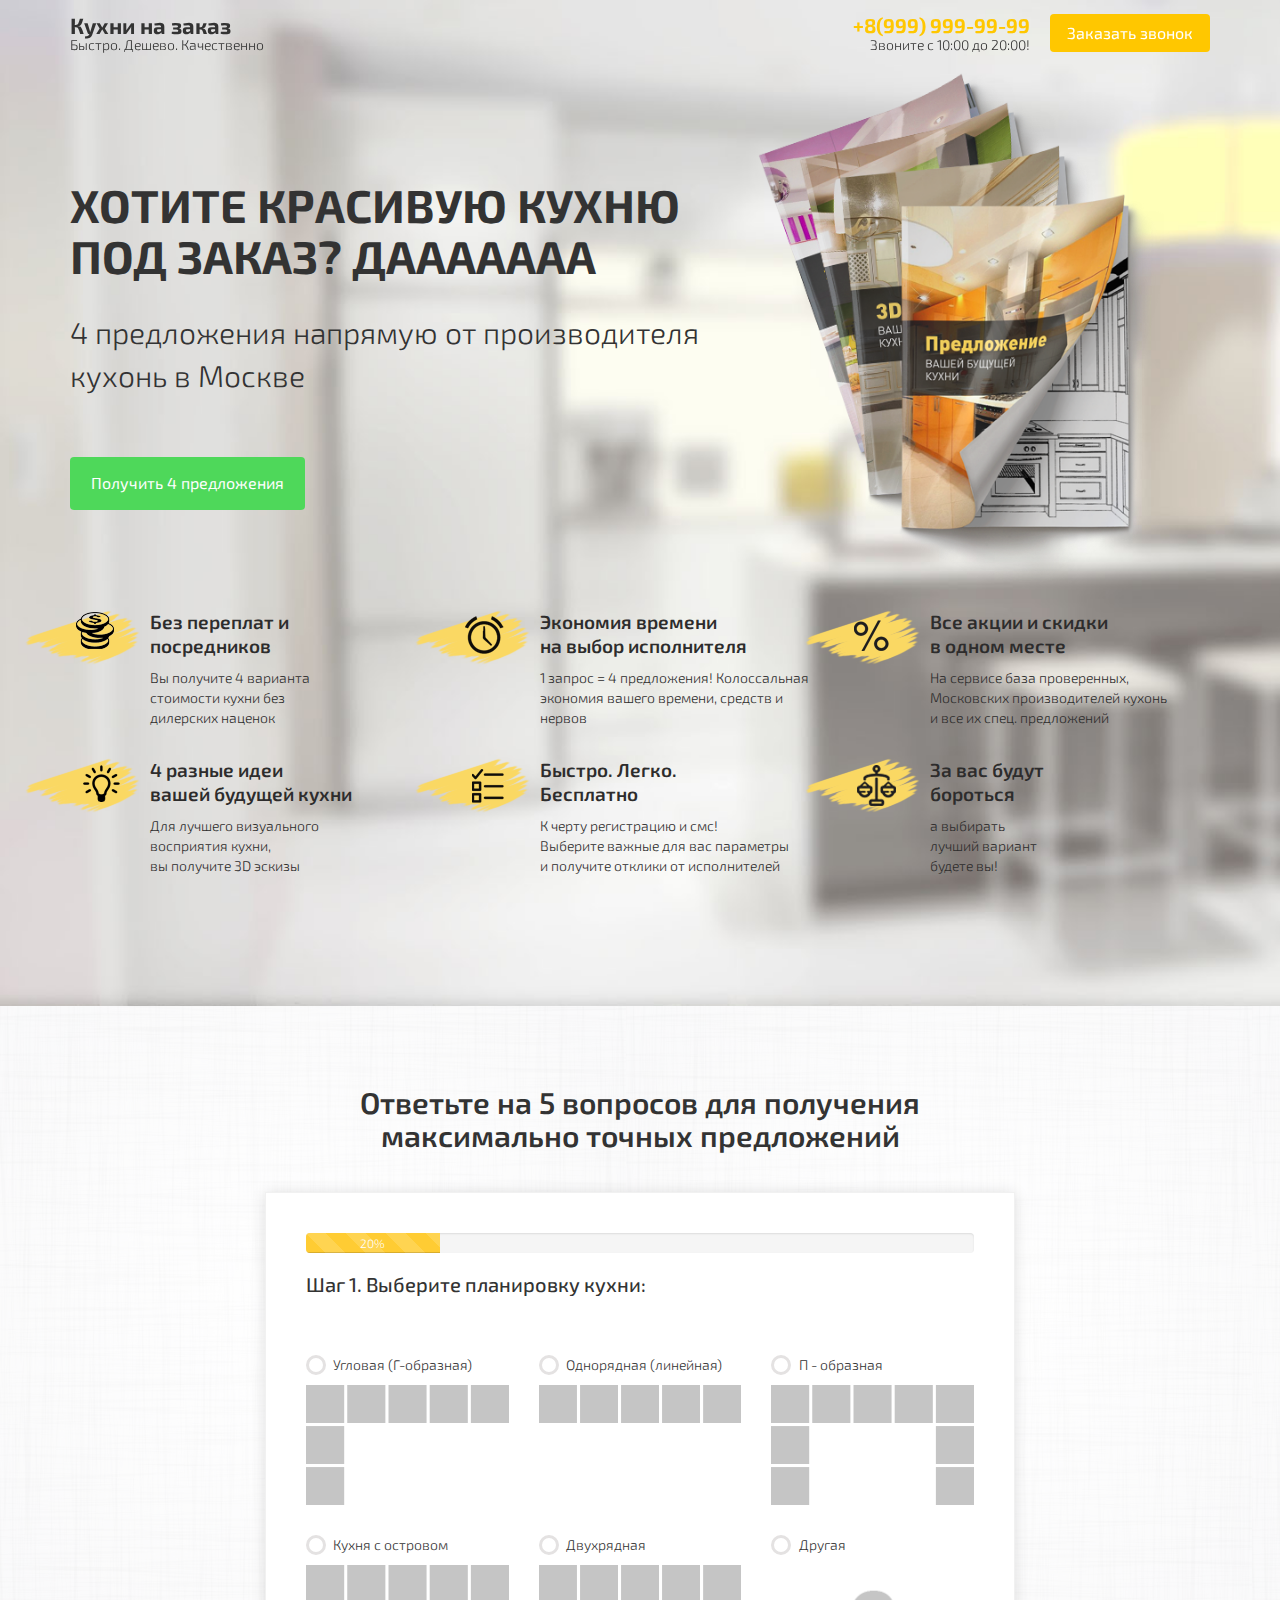
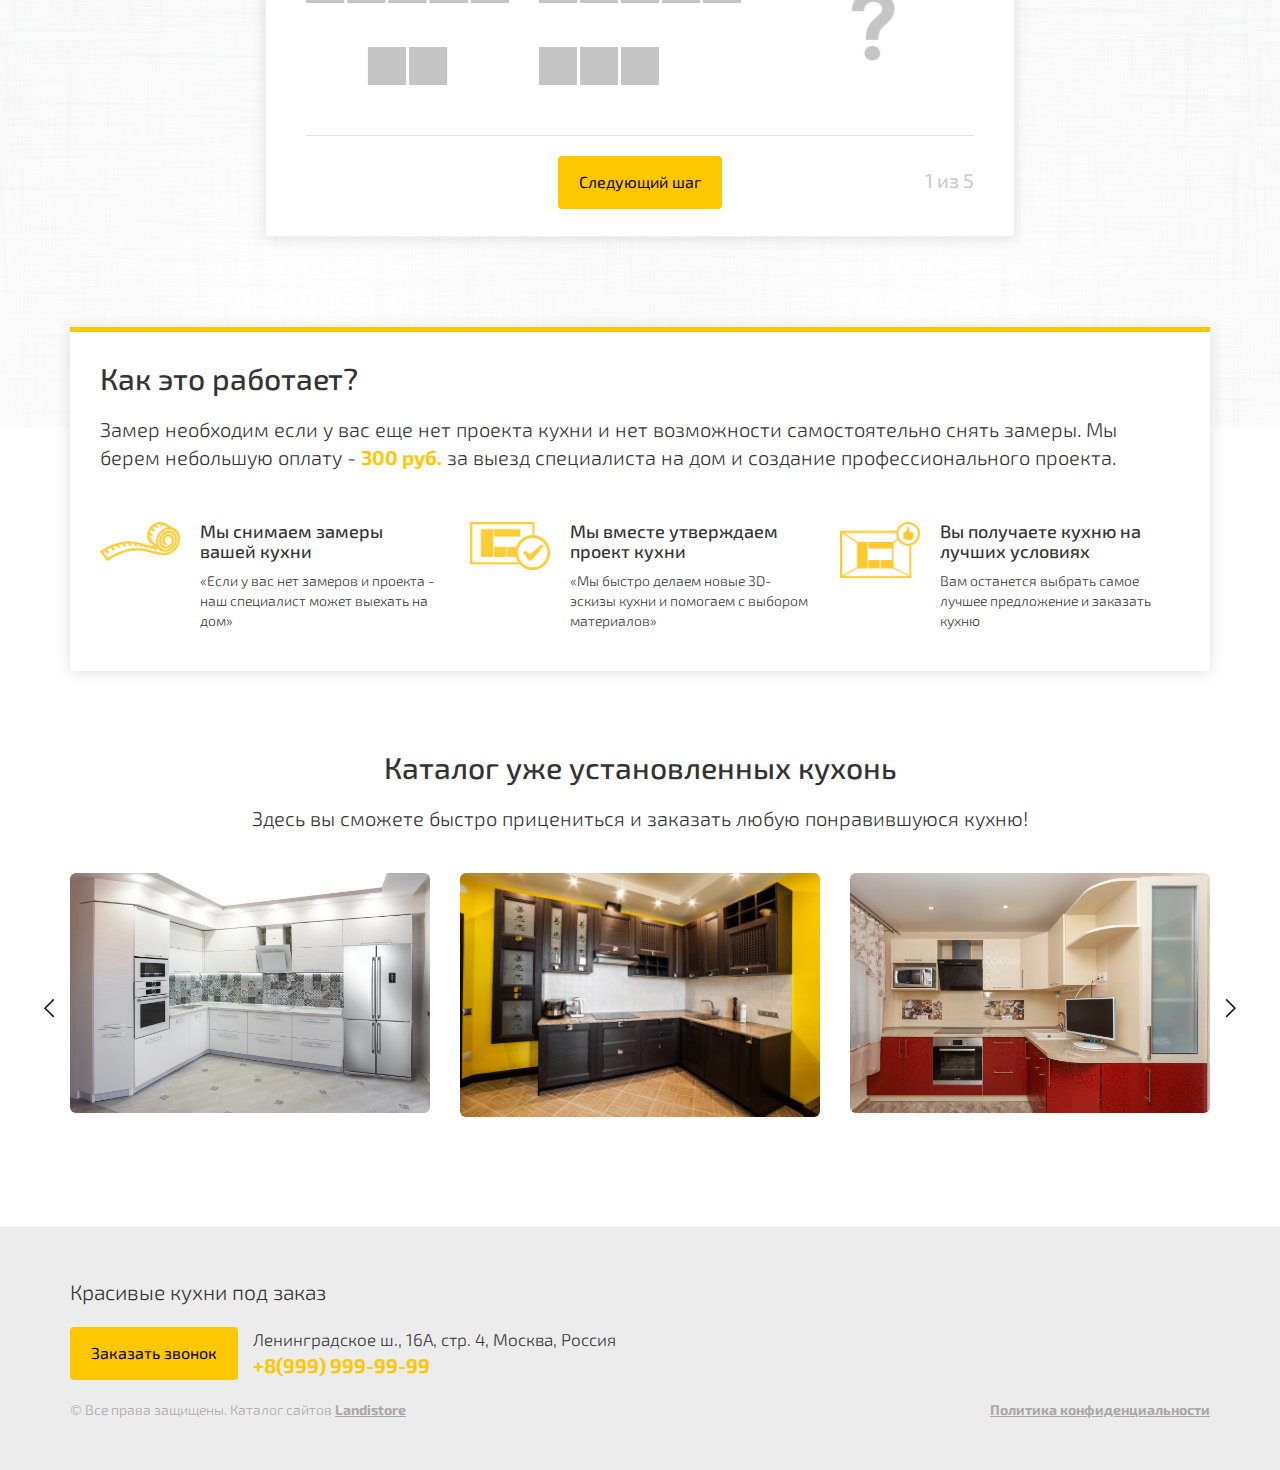
==== index.html @ da7b6aeb "11" ====
<!DOCTYPE html>
<html lang="ru">

<head>
    <meta charset="utf-8">
    <meta http-equiv="X-UA-Compatible" content="IE=edge">
    <meta name="viewport" content="width=device-width, initial-scale=1">
    <meta name="description" content="Быстрое изготовление кухонь из качественных материалов за минимальную цену">
    <meta name="author" content="Landistore Team">
    <title>Кухни на заказ</title>
    <link rel="stylesheet" href="css/bootstrap.min.css">
    <link rel="stylesheet" href="css/owl.carousel.min.css">
    <link rel="stylesheet" href="css/jquery.fancybox.min.css">
    <link rel="stylesheet" href="css/pe-icon-7-stroke.css">
    <link rel="stylesheet" href="css/main.css">
</head>

<body>
<!-- Данный шаблон был приобретён на сайте Landistore.com (с) Все права защищены -->

<nav class="navbar navbar-default navbar-fixed-top">
    <div class="container">
        <div class="navbar-header">
            <button type="button" class="navbar-toggle collapsed" data-toggle="collapse" data-target="#bs-example-navbar-collapse-1" aria-expanded="false">
                <span class="sr-only">Toggle navigation</span>
                <span class="icon-bar"></span>
                <span class="icon-bar"></span>
                <span class="icon-bar"></span>
            </button>
            <a class="navbar-brand" href="/">
                <span>Кухни на заказ</span>
                Быстро. Дешево. Качественно
            </a>
        </div>
        <div class="collapse navbar-collapse" id="bs-example-navbar-collapse-1">
            <ul class="nav navbar-nav navbar-right">
                <li class="phone">
                    <a href="tel:+89999999999">+8(999) 999-99-99</a>
                    <span>Звоните с 10:00 до 20:00!</span>
                </li>
                <li class="nav-call-btn">
                    <a href="#modal-call" data-toggle="modal" class="btn main-btn">Заказать звонок</a>
                </li>
            </ul>
        </div>
    </div>
</nav>

<header>
    <div class="container">
        <div class="row">
            <div class="col-sm-7">
                <div class="header-box">
                    <h1>Хотите красивую кухню <span>под заказ? ДААААААА</span></h1>
                    <div class="after-h1">4 предложения напрямую от производителя кухонь в Москве</div>
                    <a href="#wizzard" class="btn main-btn animate-scroll">Получить 4 предложения</a>
                </div>
            </div>
            <div class="col-sm-5">
                <img src="img/header-item.png" alt="" class="header-item-img">
            </div>
        </div>
        <div class="row">
            <div class="col-md-4 col-sm-6">
                <div class="item-box">
                    <img src="img/icon1.png" alt="">
                    <div class="item-info">
                        <span>Без переплат и <br>посредников</span>
                        <p>Вы получите 4 варианта <br>стоимости кухни без <br>дилерских наценок</p>
                    </div>
                </div>
            </div>
            <div class="col-md-4 col-sm-6">
                <div class="item-box">
                    <img src="img/icon2.png" alt="">
                    <div class="item-info">
                        <span>Экономия времени <br>на выбор исполнителя</span>
                        <p>1 запрос = 4 предложения! Колоссальная экономия вашего  времени, средств и нервов</p>
                    </div>
                </div>
            </div>
            <div class="col-md-4 col-sm-6">
                <div class="item-box">
                    <img src="img/icon3.png" alt="">
                    <div class="item-info">
                        <span>Все акции и скидки <br>в одном месте</span>
                        <p>На сервисе база проверенных, <br>Московских производителей кухонь <br>и все их спец. предложений</p>
                    </div>
                </div>
            </div>
            <div class="col-md-4 col-sm-6">
                <div class="item-box">
                    <img src="img/icon4.png" alt="">
                    <div class="item-info">
                        <span>4 разные идеи<br>вашей будущей кухни</span>
                        <p>Для лучшего визуального <br>восприятия кухни, <br>вы получите 3D эскизы
                        </p>
                    </div>
                </div>
            </div>
            <div class="col-md-4 col-sm-6">
                <div class="item-box">
                    <img src="img/icon5.png" alt="">
                    <div class="item-info">
                        <span>Быстро. Легко.<br>Бесплатно</span>
                        <p>К черту регистрацию и смс! <br>Выберите важные для вас параметры <br>и получите отклики от исполнителей</p>
                    </div>
                </div>
            </div>
            <div class="col-md-4 col-sm-6">
                <div class="item-box">
                    <img src="img/icon6.png" alt="">
                    <div class="item-info">
                        <span>За вас будут <br>бороться</span>
                        <p>а выбирать <br>лучший вариант <br>будете вы!</p>
                    </div>
                </div>
            </div>
        </div>
    </div>
</header>

<section id="wizzard">
   <div class="container">
       <div class="row">
           <div class="col-md-8 col-md-offset-2">
               <h2>Ответьте на 5 вопросов для получения максимально точных предложений</h2>
               <div class="stepwizard">
                   <div class="stepwizard-row setup-panel">
                       <div class="stepwizard-step">
                           <a href="#step-1" type="button" class="btn btn-primary btn-circle">1</a>
                           <p>Step 1</p>
                       </div>
                       <div class="stepwizard-step">
                           <a href="#step-2" type="button" class="btn btn-default btn-circle" disabled="disabled">2</a>
                           <p>Step 2</p>
                       </div>
                       <div class="stepwizard-step">
                           <a href="#step-3" type="button" class="btn btn-default btn-circle" disabled="disabled">3</a>
                           <p>Step 3</p>
                       </div>
                       <div class="stepwizard-step">
                           <a href="#step-4" type="button" class="btn btn-default btn-circle" disabled="disabled">4</a>
                           <p>Step 4</p>
                       </div>
                       <div class="stepwizard-step">
                           <a href="#step-5" type="button" class="btn btn-default btn-circle" disabled="disabled">5</a>
                           <p>Step 5</p>
                       </div>
                       <div class="stepwizard-step">
                           <a href="#step-6" type="button" class="btn btn-default btn-circle" disabled="disabled">6</a>
                           <p>Step 6</p>
                       </div>
                   </div>
               </div>
               <form id="step-form"  method="post" action="file.php" enctype="multipart/form-data">
                   <div class="setup-content" id="step-1">
                       <div class="progress">
                           <div class="progress-bar progress-bar-striped active" role="progressbar" aria-valuenow="20" aria-valuemin="0" aria-valuemax="100" style="width:20%">20%</div>
                       </div>
                       <h3>Шаг 1. Выберите планировку кухни:</h3>
                       <div class="row">
                           <div class="col-md-4 col-sm-4">
                               <div class="select-box">
                                   <input type="radio" id="option1" name="level1" value="Угловая (Г-образная)">
                                   <label for="option1">Угловая (Г-образная)</label>
                                   <img src="img/step1-1.png" alt="">
                               </div>
                           </div>
                           <div class="col-md-4 col-sm-4">
                               <div class="select-box">
                                   <input type="radio" id="option2" name="level1" value="Однорядная (линейная)">
                                   <label for="option2">Однорядная (линейная)</label>
                                   <img src="img/step1-2.png" alt="">
                               </div>
                           </div>
                           <div class="col-md-4 col-sm-4">
                               <div class="select-box">
                                   <input type="radio" id="option3" name="level1" value="П-образная">
                                   <label for="option3">П - образная</label>
                                   <img src="img/step1-3.png" alt="">
                               </div>
                           </div>
                           <div class="col-md-4 col-sm-4">
                               <div class="select-box">
                                   <input type="radio" id="option4" name="level1" value="Кухня с островом">
                                   <label for="option4">Кухня с островом</label>
                                   <img src="img/step1-4.png" alt="">
                               </div>
                           </div>
                           <div class="col-md-4 col-sm-4">
                               <div class="select-box">
                                   <input type="radio" id="option5" name="level1" value="Двухрядная">
                                   <label for="option5">Двухрядная</label>
                                   <img src="img/step1-5.png" alt="">
                               </div>
                           </div>
                           <div class="col-md-4 col-sm-4">
                               <div class="select-box">
                                   <input type="radio" id="option6" name="level1" value="Другая">
                                   <label for="option6">Другая</label>
                                   <img src="img/step1-6.png" alt="">
                               </div>
                           </div>
                       </div>
                       <div class="button-box">
                           <button class="btn main-btn nextBtn" type="button">Следующий шаг</button>
                           <div class="count-ques">1 из 5</div>
                       </div>
                   </div>
                   <div class="setup-content" id="step-2">
                       <div class="progress">
                           <div class="progress-bar progress-bar-striped active" role="progressbar" aria-valuenow="40" aria-valuemin="0" aria-valuemax="100" style="width:40%">40%</div>
                       </div>
                       <h3>Шаг 2. Введите размеры стен для будущей кухни</h3>
                       <div class="row">
                           <div class="col-sm-6">
                               <div class="form-group">
                                   <label for="level2-1">Высота, мм</label>
                                   <input type="text" class="form-control" placeholder="2600" id="level2-1" name="level2-1">
                               </div>
                               <div class="form-group">
                                   <label for="level2-2">Ширина, мм</label>
                                   <input type="text" class="form-control" placeholder="6000" id="level2-2" name="level2-2">
                               </div>
                               <div class="form-group">
                                   <label for="level2-3">Длина, мм</label>
                                   <input type="text" class="form-control" placeholder="6000" id="level2-3" name="level2-3">
                               </div>
                           </div>
                           <div class="col-sm-6">
                               <img src="img/plan.png" alt="" class="plan-img">
                           </div>
                       </div>
                       <div class="button-box">
                           <button class="btn main-btn nextBtn" type="button">Следующий шаг</button>
                           <div class="count-ques">2 из 5</div>
                       </div>
                   </div>
                   <div class="setup-content" id="step-3">
                       <div class="progress">
                           <div class="progress-bar progress-bar-striped active" role="progressbar" aria-valuenow="60" aria-valuemin="0" aria-valuemax="100" style="width:60%">60%</div>
                       </div>
                       <h3>Шаг 3. Выберите материал фасада: <span>(можно выбрать несколько вариантов ответа)</span></h3>
                       <div class="row">
                           <div class="col-md-4 col-sm-4">
                               <div class="select-box">
                                   <input type="checkbox" id="option3-1" name="level3-1" value="Пластик">
                                   <label for="option3-1">Пластик</label>
                                   <img src="img/step3-1.jpg" alt="">
                               </div>
                           </div>
                           <div class="col-md-4 col-sm-4">
                               <div class="select-box">
                                   <input type="checkbox" id="option3-2" name="level3-2" value="Акрил">
                                   <label for="option3-2">Акрил</label>
                                   <img src="img/step3-2.jpg" alt="">
                               </div>
                           </div>
                           <div class="col-md-4 col-sm-4">
                               <div class="select-box">
                                   <input type="checkbox" id="option3-3" name="level3-3" value="Массив">
                                   <label for="option3-3">Массив</label>
                                   <img src="img/step3-3.jpg" alt="">
                               </div>
                           </div>
                           <div class="col-md-4 col-sm-4">
                               <div class="select-box">
                                   <input type="checkbox" id="option3-4" name="level3-4" value="ДСП">
                                   <label for="option3-4">ДСП</label>
                                   <img src="img/step3-4.jpg" alt="">
                               </div>
                           </div>
                           <div class="col-md-4 col-sm-4">
                               <div class="select-box">
                                   <input type="checkbox" id="option3-5" name="level3-5" value="МДФ Ромочный">
                                   <label for="option3-5">МДФ Ромочный</label>
                                   <img src="img/step3-5.jpg" alt="">
                               </div>
                           </div>
                           <div class="col-md-4 col-sm-4">
                               <div class="select-box">
                                   <input type="checkbox" id="option3-6" name="level3-6" value="МДФ Крашеный">
                                   <label for="option3-6">МДФ Крашеный</label>
                                   <img src="img/step3-6.jpg" alt="">
                               </div>
                           </div>
                       </div>
                       <div class="button-box">
                           <button class="btn main-btn nextBtn" type="button">Следующий шаг</button>
                           <div class="count-ques">3 из 5</div>
                       </div>
                   </div>
                   <div class="setup-content" id="step-4">
                       <div class="progress">
                           <div class="progress-bar progress-bar-striped active" role="progressbar" aria-valuenow="80" aria-valuemin="0" aria-valuemax="100" style="width:80%">80%</div>
                       </div>
                       <h3>Шаг 4. У вас есть рисунок или картинка вашей будущей кухни? <span>(Вы можете пропустить этот шаг)</span></h3>
                       <div class="row">
                           <div class="col-sm-8 col-sm-offset-2">
                               <div class="drop-zone">
                                   <div class="drop-icon">
                                       <span class="imgupload"><i class="pe-7s-photo"></i></span>
                                       <span class="imgupload ok"><i class="pe-7s-check"></i></span>
                                       <span class="imgupload stop"><i class="pe-7s-close"></i></span>
                                   </div>
                                   <button type="button" id="btnup" class="btn main-btn">Выбрать фотографию</button>
                                   <input type="file" value="1" name="file[]" id="fileup" multiple>

                                   <p class="drop-info">Загрузите 1-2 фото. Размер всех не более 5 mb.<br>
                                       Поддерживаемые форматы фотографий: jpeg, jpg, png, gif, bmp.</p>
                               </div>
                           </div>
                       </div>
                       <div class="button-box">
                           <button class="btn main-btn nextBtn" type="button">Следующий шаг</button>
                           <div class="count-ques">4 из 5</div>
                       </div>
                   </div>
                   <div class="setup-content" id="step-5">
                       <div class="progress">
                           <div class="progress-bar progress-bar-striped active" role="progressbar" aria-valuenow="100" aria-valuemin="0" aria-valuemax="100" style="width:100%">100%</div>
                       </div>
                       <h3>Шаг 5. Какую бытовую технику планируете расположить на кухне?<span>(можно выбрать несколько вариантов ответа)</span></h3>
                       <div class="row">
                           <div class="col-md-4 col-sm-4">
                               <div class="select-box">
                                   <input type="checkbox" id="option5-1" name="level5-1" value="Варочная панель">
                                   <label for="option5-1">Варочная панель</label>
                                   <img src="img/step5-1.jpg" alt="">
                               </div>
                           </div>
                           <div class="col-md-4 col-sm-4">
                               <div class="select-box">
                                   <input type="checkbox" id="option5-2" name="level5-2" value="Духовой шкаф">
                                   <label for="option5-2">Духовой шкаф</label>
                                   <img src="img/step5-2.jpg" alt="">
                               </div>
                           </div>
                           <div class="col-md-4 col-sm-4">
                               <div class="select-box">
                                   <input type="checkbox" id="option5-3" name="level5-3" value="Посудомоечная машина">
                                   <label for="option5-3">Посудомоечная машина</label>
                                   <img src="img/step5-3.jpg" alt="">
                               </div>
                           </div>
                           <div class="col-md-4 col-sm-4">
                               <div class="select-box">
                                   <input type="checkbox" id="option5-4" name="level5-4" value="Вытяжка открытого типа">
                                   <label for="option5-4">Вытяжка открытого типа</label>
                                   <img src="img/step5-4.jpg" alt="">
                               </div>
                           </div>
                           <div class="col-md-4 col-sm-4">
                               <div class="select-box">
                                   <input type="checkbox" id="option5-5" name="level5-5" value="Микроволновая печь">
                                   <label for="option5-5">Микроволновая печь</label>
                                   <img src="img/step5-5.jpg" alt="">
                               </div>
                           </div>
                           <div class="col-md-4 col-sm-4">
                               <div class="select-box">
                                   <input type="checkbox" id="option5-6" name="level5-6" value="Встроенный холодильник">
                                   <label for="option5-6">Встроенный холодильник</label>
                                   <img src="img/step5-6.jpg" alt="">
                               </div>
                           </div>
                       </div>
                       <div class="button-box">
                           <button class="btn main-btn nextBtn" type="button">Следующий шаг</button>
                           <div class="count-ques">5 из 5</div>
                       </div>
                   </div>

                   <div class="setup-content finish-step" id="step-6">
                       <div class="row">
                           <div class="col-md-8 col-md-offset-2">
                               <i class="pe-7s-mail-open-file"></i>
                               <p class="title">ОТЛИЧНО!</p>
                               <p class="subtitle">Для того чтобы производители могли с вами связаться введите свое имя и телефон.</p>
                               <p class="sub">ВАЖНО! Если вы загрузили фотографии, пожалуйста, дождитесь их выгрузки и появления страницы "спасибо"!</p>
                               <input type="text" class="form-control" name="name" placeholder="Имя">
                               <input type="text" class="form-control phone-mask" name="phone" placeholder="Телефон" required="required">
                               <input type="hidden" name="formData" value="Заявка на получение предложений">
                               <input type="submit" class="btn main-btn" name="submit" value="Получить предложение">
                           </div>
                       </div>

                   </div>
               </form>
           </div>
       </div>
   </div>
</section>

<section id="how">
    <div class="container">
        <div class="how-card">
            <h2>Как это работает?</h2>
            <div class="after-h2">Замер необходим если у вас еще нет проекта кухни и нет возможности самостоятельно снять замеры.
                Мы берем небольшую оплату - <span>300 руб.</span> за выезд специалиста на дом и создание профессионального проекта.</div>
            <div class="row">
                <div class="col-sm-4">
                    <div class="how-box">
                        <img src="img/header-icon1.png" alt="">
                        <h4>Мы снимаем замеры вашей кухни</h4>
                        <p>«Если у вас нет замеров и проекта - наш специалист может выехать на дом»</p>
                    </div>
                </div>
                <div class="col-sm-4">
                    <div class="how-box">
                        <img src="img/header-icon2.png" alt="">
                        <h4>Мы вместе утверждаем проект кухни</h4>
                        <p>«Мы быстро делаем новые 3D-эскизы кухни и помогаем с выбором материалов»</p>
                    </div>
                </div>
                <div class="col-sm-4">
                    <div class="how-box">
                        <img src="img/header-icon3.png" alt="">
                        <h4>Вы получаете кухню на лучших условиях</h4>
                        <p>Вам останется выбрать самое лучшее предложение и заказать кухню</p>
                    </div>
                </div>
            </div>
        </div>
    </div>
</section>




<section id="work">
    <div class="container">
        <h2>Каталог уже установленных кухонь</h2>
        <div class="after-h2">Здесь вы сможете быстро прицениться и заказать любую понравившуюся кухню!</div>

        <div id="work-carousel" class="owl-carousel">
            <div>
                <div class="work-box">
                    <a data-fancybox="gallery" href="img/work1.jpg">
                        <img src="img/work1.jpg">
                        <div>
                            <span class="pe-7s-search"></span>
                        </div>
                    </a>
                </div>
            </div>
            <div>
                <div class="work-box">
                    <a data-fancybox="gallery" href="img/work2.jpg">
                        <img src="img/work2.jpg">
                        <div>
                            <span class="pe-7s-search"></span>
                        </div>
                    </a>
                </div>
            </div>
            <div>
                <div class="work-box">
                    <a data-fancybox="gallery" href="img/work3.jpg">
                        <img src="img/work3.jpg">
                        <div>
                            <span class="pe-7s-search"></span>
                        </div>
                    </a>
                </div>
            </div>
            <div>
                <div class="work-box">
                    <a data-fancybox="gallery" href="img/work4.jpg">
                        <img src="img/work4.jpg">
                        <div>
                            <span class="pe-7s-search"></span>
                        </div>
                    </a>
                </div>
            </div>
            <div>
                <div class="work-box">
                    <a data-fancybox="gallery" href="img/work5.jpg">
                        <img src="img/work5.jpg">
                        <div>
                            <span class="pe-7s-search"></span>
                        </div>
                    </a>
                </div>
            </div>
            <div>
                <div class="work-box">
                    <a data-fancybox="gallery" href="img/work6.jpg">
                        <img src="img/work6.jpg">
                        <div>
                            <span class="pe-7s-search"></span>
                        </div>
                    </a>
                </div>
            </div>
            <div>
                <div class="work-box">
                    <a data-fancybox="gallery" href="img/work7.jpg">
                        <img src="img/work7.jpg">
                        <div>
                            <span class="pe-7s-search"></span>
                        </div>
                    </a>
                </div>
            </div>
        </div>

    </div>
    </div>
</section>

<footer>
    <div class="container">
        <div class="footer-title">Красивые кухни под заказ</div>
        <div class="footer-action">
            <a href="#modal-call" data-toggle="modal" class="btn main-btn">Заказать звонок</a>
            <div class="contact">
                <span class="adress">Ленинградское ш., 16А, стр. 4, Москва, Россия</span>
                <a href="tel:+89999999999">+8(999) 999-99-99</a>
            </div>
        </div>
        <div class="footer-bottom">
            <div class="row">
                <div class="col-sm-6">
                    <div class="copyright">© Все права защищены. Каталог сайтов
                        <a href="https://landistore.com" target="_blank">Landistore</a>
                    </div>
                </div>
                <div class="col-sm-6">
                    <a href="#modal-privacy" data-toggle="modal" class="link-privacy">Политика конфиденциальности</a>
                </div>
            </div>
        </div>
    </div>
</footer>

<div id="modal-call" class="modal fade" role="dialog">
    <div class="modal-dialog call_modal">
        <div class="modal-content">
            <form id="form-call" class="form-call">
                <div class="modal-header">
                    <button type="button" class="close" data-dismiss="modal"><i class="pe-7s-close-circle"></i></button>
                    <h4 class="modal-title">Заказать обратный звонок</h4>
                    <p class="after-modal-title">Оставьте свой номер телефона и наши менеджеры свяжутся с вами в ближайшее время</p>
                </div>
                <div class="modal-body">
                    <div class="form-group">
                        <input type="text" name="phone" class="form-control phone-mask" placeholder="+8 (999) 999-99-99" required>
                    </div>
                    <input type="hidden" name="formData" value="Заказ обратного звонка">
                    <button type="submit" class="btn main-btn form-btn">Перезвоните мне</button>
                </div>
            </form>
        </div>
    </div>
</div>

<div id="modal-privacy" class="modal fade" role="dialog">
    <div class="modal-dialog privacy_modal modal-lg">
        <div class="modal-content">
            <div class="modal-header">
                <button type="button" class="close" data-dismiss="modal"><i class="pe-7s-close-circle"></i></button>
                <h4 class="modal-title">Политика конфиденциальности</h4>
            </div>
            <div class="modal-body">
                <div class="privacy_text">
                    <h4>1.Сбор информации</h4>
                    <p>Мы собираем информацию, когда вы регистрируетесь на сайте, заходите на свой аккаунт, совершаете покупку, участвуете в акции и/или выходите из аккаунта. Информация включает ваше имя, адрес электронной почты, номер телефона и данные
                        по кредитной карте. Кроме того, мы автоматически регистрируем ваш компьютер и браузер, включая IP, ПО и аппаратные данные, а также адрес запрашиваемой страницы.</p>
                    <h4>2. Использование информации</h4>
                    <p>Информация, которую мы получаем от вас, может быть использована, чтобы:
                    </p>
                    <ul>
                        <li>Сделать услуги соответствующими вашим индивидуальным запросам</li>
                        <li>Предложить персонализированную рекламу</li>
                        <li>Улучшить наш сайт</li>
                        <li>Улучшить систему поддержки пользователей</li>
                        <li>Связаться с вами по электронной почте</li>
                        <li>Устроить акцию, конкурс или организовать исследование</li>
                    </ul>
                    <p></p>
                    <h4>3. Защита личных данных при онлайн-продажах</h4>
                    <p>Мы являемся единственным владельцем информации, собранной на данном сайте. Ваши личные данные не будут проданы или каким-либо образом переданы третьим лицам по каким-либо причинам, за исключением необходимых данных для выполнения
                        запроса или транзакции, например, при отправке заказа.</p>
                    <h4>4. Раскрытие информации третьим лицам</h4>
                    <p>Мы не продаем, не обмениваем и не передаем личные данные сторонним компаниям. Это не относится к надежным компаниям, которые помогают нам в работе сайта и ведении бизнеса при условии, что они соглашаются сохранять конфиденциальность
                        информации.</p>
                    <p>Мы готовы делиться информацией, чтобы предотвратить преступления или помочь в их расследовании, если речь идет о подозрении на мошенничество, действиях, физически угрожающих безопасности людей, нарушениях правил использования или
                        в случаях, когда это предусмотрено законом.</p>
                    <p>Неконфиденциальная информация может быть предоставлена другим компаниям в целях маркетинга, рекламы и т.д.</p>
                    <h4>5. Защита информации</h4>
                    <p>Мы используем различные средства безопасности, чтобы гарантировать сохранность ваших личных данных. К вашим услугам самое современное шифрование. VpnMentor также защищает ваши данные в режиме оффлайн. Только те сотрудники, которые
                        работают с конкретным заданием (например, техническая поддержка или проведение оплаты) получают доступ к личным данным. Сервера и компьютеры, на которых записана конфиденциальная информация, находятся в безопасном окружении.</p>
                    <p>
                        <b>Использование файлов «cookie»</b>
                    </p>
                    <p>Наши файлы «cookie» используются для улучшения доступа к сайту и определения повторных посещений. Кроме того, они позволяют отследить наиболее интересующие запросы. Файлы «cookie» не передают никакую конфиденциальную информацию.</p>
                    <h4>6. Отказ от подписки</h4>
                    <p>Мы используем электронную почту, чтобы предоставить вам информацию по вашему заказу, новостям компании, информации по продуктам и т.д. Если вы желаете отказаться от подписки, в каждом письме даны подробные инструкции, как вы можете
                        это сделать.</p>
                    <h4>7. Согласие</h4>
                    <p>Пользуясь услугами нашего сайта, вы автоматически соглашаетесь с нашей политикой конфиденциальности.</p>
                </div>
            </div>
        </div>
    </div>
</div>

<div id="modal-thank" class="modal fade" role="dialog">
    <div class="modal-dialog call_modal">
        <div class="modal-content">
            <div class="modal-header">
                <button type="button" class="close" data-dismiss="modal"><i class="pe-7s-close-circle"></i></button>
                <h4 class="modal-title">Спасибо!</h4>
                <p class="after-modal-title">Благодарим вас за оформление заявки. Наши менеджеры свяжутся с вами в ближайшее время</p>
            </div>
        </div>
    </div>
</div>
<script src="https://code.jquery.com/jquery-3.2.1.min.js"></script>
<script src="js/bootstrap.min.js"></script>
<script src="js/owl.carousel.min.js"></script>
<script src="js/jquery.fancybox.min.js"></script>
<script src="js/jquery.maskedinput.min.js"></script>
<script src="js/main.js"></script>
<!-- Данный шаблон был приобретён на сайте Landistore.com (с) Все права защищены -->
</body>

</html>
---- css/pe-icon-7-stroke.css ----
@font-face {
	font-family: 'Pe-icon-7-stroke';
	src:url('../fonts/Pe-icon-7-stroke.eot?d7yf1v');
	src:url('../fonts/Pe-icon-7-stroke.eot?#iefixd7yf1v') format('embedded-opentype'),
		url('../fonts/Pe-icon-7-stroke.woff?d7yf1v') format('woff'),
		url('../fonts/Pe-icon-7-stroke.ttf?d7yf1v') format('truetype'),
		url('../fonts/Pe-icon-7-stroke.svg?d7yf1v#Pe-icon-7-stroke') format('svg');
	font-weight: normal;
	font-style: normal;
}

[class^="pe-7s-"], [class*=" pe-7s-"] {
	font-family: 'Pe-icon-7-stroke';
	speak: none;
	font-style: normal;
	font-weight: normal;
	font-variant: normal;
	text-transform: none;
	line-height: 1;

	/* Better Font Rendering =========== */
	-webkit-font-smoothing: antialiased;
	-moz-osx-font-smoothing: grayscale;
}

.pe-7s-album:before {
	content: "\e6aa";
}
.pe-7s-arc:before {
	content: "\e6ab";
}
.pe-7s-back-2:before {
	content: "\e6ac";
}
.pe-7s-bandaid:before {
	content: "\e6ad";
}
.pe-7s-car:before {
	content: "\e6ae";
}
.pe-7s-diamond:before {
	content: "\e6af";
}
.pe-7s-door-lock:before {
	content: "\e6b0";
}
.pe-7s-eyedropper:before {
	content: "\e6b1";
}
.pe-7s-female:before {
	content: "\e6b2";
}
.pe-7s-gym:before {
	content: "\e6b3";
}
.pe-7s-hammer:before {
	content: "\e6b4";
}
.pe-7s-headphones:before {
	content: "\e6b5";
}
.pe-7s-helm:before {
	content: "\e6b6";
}
.pe-7s-hourglass:before {
	content: "\e6b7";
}
.pe-7s-leaf:before {
	content: "\e6b8";
}
.pe-7s-magic-wand:before {
	content: "\e6b9";
}
.pe-7s-male:before {
	content: "\e6ba";
}
.pe-7s-map-2:before {
	content: "\e6bb";
}
.pe-7s-next-2:before {
	content: "\e6bc";
}
.pe-7s-paint-bucket:before {
	content: "\e6bd";
}
.pe-7s-pendrive:before {
	content: "\e6be";
}
.pe-7s-photo:before {
	content: "\e6bf";
}
.pe-7s-piggy:before {
	content: "\e6c0";
}
.pe-7s-plugin:before {
	content: "\e6c1";
}
.pe-7s-refresh-2:before {
	content: "\e6c2";
}
.pe-7s-rocket:before {
	content: "\e6c3";
}
.pe-7s-settings:before {
	content: "\e6c4";
}
.pe-7s-shield:before {
	content: "\e6c5";
}
.pe-7s-smile:before {
	content: "\e6c6";
}
.pe-7s-usb:before {
	content: "\e6c7";
}
.pe-7s-vector:before {
	content: "\e6c8";
}
.pe-7s-wine:before {
	content: "\e6c9";
}
.pe-7s-cloud-upload:before {
	content: "\e68a";
}
.pe-7s-cash:before {
	content: "\e68c";
}
.pe-7s-close:before {
	content: "\e680";
}
.pe-7s-bluetooth:before {
	content: "\e68d";
}
.pe-7s-cloud-download:before {
	content: "\e68b";
}
.pe-7s-way:before {
	content: "\e68e";
}
.pe-7s-close-circle:before {
	content: "\e681";
}
.pe-7s-id:before {
	content: "\e68f";
}
.pe-7s-angle-up:before {
	content: "\e682";
}
.pe-7s-wristwatch:before {
	content: "\e690";
}
.pe-7s-angle-up-circle:before {
	content: "\e683";
}
.pe-7s-world:before {
	content: "\e691";
}
.pe-7s-angle-right:before {
	content: "\e684";
}
.pe-7s-volume:before {
	content: "\e692";
}
.pe-7s-angle-right-circle:before {
	content: "\e685";
}
.pe-7s-users:before {
	content: "\e693";
}
.pe-7s-angle-left:before {
	content: "\e686";
}
.pe-7s-user-female:before {
	content: "\e694";
}
.pe-7s-angle-left-circle:before {
	content: "\e687";
}
.pe-7s-up-arrow:before {
	content: "\e695";
}
.pe-7s-angle-down:before {
	content: "\e688";
}
.pe-7s-switch:before {
	content: "\e696";
}
.pe-7s-angle-down-circle:before {
	content: "\e689";
}
.pe-7s-scissors:before {
	content: "\e697";
}
.pe-7s-wallet:before {
	content: "\e600";
}
.pe-7s-safe:before {
	content: "\e698";
}
.pe-7s-volume2:before {
	content: "\e601";
}
.pe-7s-volume1:before {
	content: "\e602";
}
.pe-7s-voicemail:before {
	content: "\e603";
}
.pe-7s-video:before {
	content: "\e604";
}
.pe-7s-user:before {
	content: "\e605";
}
.pe-7s-upload:before {
	content: "\e606";
}
.pe-7s-unlock:before {
	content: "\e607";
}
.pe-7s-umbrella:before {
	content: "\e608";
}
.pe-7s-trash:before {
	content: "\e609";
}
.pe-7s-tools:before {
	content: "\e60a";
}
.pe-7s-timer:before {
	content: "\e60b";
}
.pe-7s-ticket:before {
	content: "\e60c";
}
.pe-7s-target:before {
	content: "\e60d";
}
.pe-7s-sun:before {
	content: "\e60e";
}
.pe-7s-study:before {
	content: "\e60f";
}
.pe-7s-stopwatch:before {
	content: "\e610";
}
.pe-7s-star:before {
	content: "\e611";
}
.pe-7s-speaker:before {
	content: "\e612";
}
.pe-7s-signal:before {
	content: "\e613";
}
.pe-7s-shuffle:before {
	content: "\e614";
}
.pe-7s-shopbag:before {
	content: "\e615";
}
.pe-7s-share:before {
	content: "\e616";
}
.pe-7s-server:before {
	content: "\e617";
}
.pe-7s-search:before {
	content: "\e618";
}
.pe-7s-film:before {
	content: "\e6a5";
}
.pe-7s-science:before {
	content: "\e619";
}
.pe-7s-disk:before {
	content: "\e6a6";
}
.pe-7s-ribbon:before {
	content: "\e61a";
}
.pe-7s-repeat:before {
	content: "\e61b";
}
.pe-7s-refresh:before {
	content: "\e61c";
}
.pe-7s-add-user:before {
	content: "\e6a9";
}
.pe-7s-refresh-cloud:before {
	content: "\e61d";
}
.pe-7s-paperclip:before {
	content: "\e69c";
}
.pe-7s-radio:before {
	content: "\e61e";
}
.pe-7s-note2:before {
	content: "\e69d";
}
.pe-7s-print:before {
	content: "\e61f";
}
.pe-7s-network:before {
	content: "\e69e";
}
.pe-7s-prev:before {
	content: "\e620";
}
.pe-7s-mute:before {
	content: "\e69f";
}
.pe-7s-power:before {
	content: "\e621";
}
.pe-7s-medal:before {
	content: "\e6a0";
}
.pe-7s-portfolio:before {
	content: "\e622";
}
.pe-7s-like2:before {
	content: "\e6a1";
}
.pe-7s-plus:before {
	content: "\e623";
}
.pe-7s-left-arrow:before {
	content: "\e6a2";
}
.pe-7s-play:before {
	content: "\e624";
}
.pe-7s-key:before {
	content: "\e6a3";
}
.pe-7s-plane:before {
	content: "\e625";
}
.pe-7s-joy:before {
	content: "\e6a4";
}
.pe-7s-photo-gallery:before {
	content: "\e626";
}
.pe-7s-pin:before {
	content: "\e69b";
}
.pe-7s-phone:before {
	content: "\e627";
}
.pe-7s-plug:before {
	content: "\e69a";
}
.pe-7s-pen:before {
	content: "\e628";
}
.pe-7s-right-arrow:before {
	content: "\e699";
}
.pe-7s-paper-plane:before {
	content: "\e629";
}
.pe-7s-delete-user:before {
	content: "\e6a7";
}
.pe-7s-paint:before {
	content: "\e62a";
}
.pe-7s-bottom-arrow:before {
	content: "\e6a8";
}
.pe-7s-notebook:before {
	content: "\e62b";
}
.pe-7s-note:before {
	content: "\e62c";
}
.pe-7s-next:before {
	content: "\e62d";
}
.pe-7s-news-paper:before {
	content: "\e62e";
}
.pe-7s-musiclist:before {
	content: "\e62f";
}
.pe-7s-music:before {
	content: "\e630";
}
.pe-7s-mouse:before {
	content: "\e631";
}
.pe-7s-more:before {
	content: "\e632";
}
.pe-7s-moon:before {
	content: "\e633";
}
.pe-7s-monitor:before {
	content: "\e634";
}
.pe-7s-micro:before {
	content: "\e635";
}
.pe-7s-menu:before {
	content: "\e636";
}
.pe-7s-map:before {
	content: "\e637";
}
.pe-7s-map-marker:before {
	content: "\e638";
}
.pe-7s-mail:before {
	content: "\e639";
}
.pe-7s-mail-open:before {
	content: "\e63a";
}
.pe-7s-mail-open-file:before {
	content: "\e63b";
}
.pe-7s-magnet:before {
	content: "\e63c";
}
.pe-7s-loop:before {
	content: "\e63d";
}
.pe-7s-look:before {
	content: "\e63e";
}
.pe-7s-lock:before {
	content: "\e63f";
}
.pe-7s-lintern:before {
	content: "\e640";
}
.pe-7s-link:before {
	content: "\e641";
}
.pe-7s-like:before {
	content: "\e642";
}
.pe-7s-light:before {
	content: "\e643";
}
.pe-7s-less:before {
	content: "\e644";
}
.pe-7s-keypad:before {
	content: "\e645";
}
.pe-7s-junk:before {
	content: "\e646";
}
.pe-7s-info:before {
	content: "\e647";
}
.pe-7s-home:before {
	content: "\e648";
}
.pe-7s-help2:before {
	content: "\e649";
}
.pe-7s-help1:before {
	content: "\e64a";
}
.pe-7s-graph3:before {
	content: "\e64b";
}
.pe-7s-graph2:before {
	content: "\e64c";
}
.pe-7s-graph1:before {
	content: "\e64d";
}
.pe-7s-graph:before {
	content: "\e64e";
}
.pe-7s-global:before {
	content: "\e64f";
}
.pe-7s-gleam:before {
	content: "\e650";
}
.pe-7s-glasses:before {
	content: "\e651";
}
.pe-7s-gift:before {
	content: "\e652";
}
.pe-7s-folder:before {
	content: "\e653";
}
.pe-7s-flag:before {
	content: "\e654";
}
.pe-7s-filter:before {
	content: "\e655";
}
.pe-7s-file:before {
	content: "\e656";
}
.pe-7s-expand1:before {
	content: "\e657";
}
.pe-7s-exapnd2:before {
	content: "\e658";
}
.pe-7s-edit:before {
	content: "\e659";
}
.pe-7s-drop:before {
	content: "\e65a";
}
.pe-7s-drawer:before {
	content: "\e65b";
}
.pe-7s-download:before {
	content: "\e65c";
}
.pe-7s-display2:before {
	content: "\e65d";
}
.pe-7s-display1:before {
	content: "\e65e";
}
.pe-7s-diskette:before {
	content: "\e65f";
}
.pe-7s-date:before {
	content: "\e660";
}
.pe-7s-cup:before {
	content: "\e661";
}
.pe-7s-culture:before {
	content: "\e662";
}
.pe-7s-crop:before {
	content: "\e663";
}
.pe-7s-credit:before {
	content: "\e664";
}
.pe-7s-copy-file:before {
	content: "\e665";
}
.pe-7s-config:before {
	content: "\e666";
}
.pe-7s-compass:before {
	content: "\e667";
}
.pe-7s-comment:before {
	content: "\e668";
}
.pe-7s-coffee:before {
	content: "\e669";
}
.pe-7s-cloud:before {
	content: "\e66a";
}
.pe-7s-clock:before {
	content: "\e66b";
}
.pe-7s-check:before {
	content: "\e66c";
}
.pe-7s-chat:before {
	content: "\e66d";
}
.pe-7s-cart:before {
	content: "\e66e";
}
.pe-7s-camera:before {
	content: "\e66f";
}
.pe-7s-call:before {
	content: "\e670";
}
.pe-7s-calculator:before {
	content: "\e671";
}
.pe-7s-browser:before {
	content: "\e672";
}
.pe-7s-box2:before {
	content: "\e673";
}
.pe-7s-box1:before {
	content: "\e674";
}
.pe-7s-bookmarks:before {
	content: "\e675";
}
.pe-7s-bicycle:before {
	content: "\e676";
}
.pe-7s-bell:before {
	content: "\e677";
}
.pe-7s-battery:before {
	content: "\e678";
}
.pe-7s-ball:before {
	content: "\e679";
}
.pe-7s-back:before {
	content: "\e67a";
}
.pe-7s-attention:before {
	content: "\e67b";
}
.pe-7s-anchor:before {
	content: "\e67c";
}
.pe-7s-albums:before {
	content: "\e67d";
}
.pe-7s-alarm:before {
	content: "\e67e";
}
.pe-7s-airplay:before {
	content: "\e67f";
}
---- css/main.css ----
/*Данный шаблон был приобретён на сайте Landistore.com*/
/*Landistore - интернет-магазин качественных сайтов для вашего бизнеса*/
/*(с) Все права защищены*/

@import url('https://fonts.googleapis.com/css?family=Exo+2:200,300,400,600,800');

body {
    font-size: 14px;
    background: #fff;
    font-family: 'Exo 2', sans-serif;
    font-weight: 300;
}

section {
    position: relative;
    padding: 80px 0;
}

h2 {
    font-size: px;
    margin: 0 0 20px;
}

.after-h2 {
    font-size: 20px;
    margin: 0 0 40px;
}

.after-h2  span {
    color: #ffc700;
    font-weight: bold;
}

.btn {
    font-weight: 400;
    padding: 14px 20px;
    font-size: 16px;
    background: #e4e4e4;
    color: #333;
    moz-transition: all .3s;
    -o-transition: all .3s;
    -webkit-transition: all .3s;
    transition: all .3s;
}

.btn.focus,
.btn:focus,
.btn:hover {
    background: #dcdcdc;
    outline: 0;
}

.btn.active.focus,
.btn.active:focus,
.btn.focus,
.btn:active.focus,
.btn:active:focus,
.btn:focus {
    outline: 0;
}

.main-btn {
    background: #ffc700;
    color: #000;
}

.main-btn:hover {
    background: #ffda57;
    color: #000;
}


.form-control {
    display: block;
    width: 100%;
    padding: 10px 15px;
    border-radius: 5px;
    border: 1px solid#eaeaea;
    margin-bottom: 20px;
    text-align: center;
    transition: 0.3s all;
    font-size: 16px;
    font-weight: 400;
    -webkit-box-shadow: none;
    box-shadow: none;
    height: auto;
}

.form-control:focus {
    border-color: #ffc700;
    outline: 0;
    -webkit-box-shadow: none;
    box-shadow: none;
}

.form-group label {
    font-weight: 300;
}

.navbar-default {
    background: none;
    border: none;
    border-radius: 0;
    margin: 0;
    padding: 5px 0;
    border-bottom: 1px;
    transition: 0.3s all;
}

.navbar-default.scroll {
    background: #fff;
    box-shadow: 0 1px 14px rgba(0, 0, 0, 0.12);
}

.navbar-brand {
    height: auto;
    padding: 10px 15px;
    font-size: 14px;
}

.navbar-default .navbar-brand {
    color: #333;
}

.navbar-brand span {
    display: block;
    font-size: 22px;
    font-weight: bold;
}



.navbar-default .navbar-nav>li>a {
    color: #00a4ef;
}

.navbar-default .navbar-nav>li.phone>a {
    color: #ffc700;
    font-weight: bold;
    font-size: 20px;
    padding: 0;
}

.navbar-default .navbar-nav>li.phone>a:hover {
    text-decoration: underline;
}

.navbar-default .navbar-nav>li.phone {
    text-align: right;
    margin-right: 20px;
    padding-top: 10px;
}

.navbar-default .navbar-nav>li>a.btn {
    padding: 8px 16px;
    margin-top: 9px;
    color: #fff;
}

.navbar-default .navbar-nav>li>a.btn:hover,
.navbar-default .navbar-nav>li>a.btn:focus{
    background: #ffda57;
    color: #000;
}

@media (min-width: 768px) {
    .navbar-nav>li>a {
        padding-top: 18px;
        padding-bottom: 18px;
    }
    .navbar-right {
        margin-right: 0;
    }
}

.navbar-default .navbar-toggle {
    border-color: #333333;
}

.navbar-toggle .icon-bar {
    height: 3px;
}

.navbar-default .navbar-toggle .icon-bar {
    background-color: #333333;
}

.navbar-default .navbar-toggle:focus, .navbar-default .navbar-toggle:hover {
    background-color: #ffc700;
}

.navbar-default .navbar-toggle:focus .icon-bar,
.navbar-default .navbar-toggle:hover .icon-bar {
    background-color: #ffffff;
}

@media(max-width: 768px) {
    .nav-call-btn {
        padding: 0 15px;
    }
    .navbar-nav {
        text-align: center;
    }
    .navbar-brand {
        padding: 6px 15px;
        font-size: 14px;
    }
    .navbar-brand span {
        display: block;
        font-size: 20px;
        font-weight: bold;
    }
    .navbar-default .navbar-nav>li.phone {
        text-align: right;
        margin-right: 0;
        padding-top: 6px;
    }
}

header {
    padding: 100px 0;
    background: url(../img/header.jpg);
    background-size: cover;
    display: -webkit-box;
    display: -moz-box;
    display: -ms-flexbox;
    display: -webkit-flex;
    display: flex;
    justify-content: center;
    align-items: center;
}

header h1 {
    margin-top: 0;
    margin-bottom: 30px;
    font-size: 46px;
    font-weight: bold;
    text-transform: uppercase;
}

header .after-h1 {
    margin-bottom: 60px;
    font-size: 30px;
}

header .header-box {
    padding-top: 80px;
}

header .header-box .btn {
    margin-right: 15px;
    margin-bottom: 100px;
    background: #4ed85a;
    color: #fff;
}

header .header-box .btn:hover {
    background: #51e85e;
}

img.header-item-img {
    display: block;
    width: 90%;
    margin-top: -30px;
}

.plan-img{
    height: 340px;
    margin: 0 auto;
    display: block;
    border: 1px solid#efefef;
    border-radius: 6px;
}

.item-box{
    color: #2d2c2c;
    position: relative;
    padding-left: 80px;
}

.item-box img{
    position: absolute;
    top:0;
    left:-45px;
}

.item-box span{
    margin-bottom: 10px;
    display: block;
    font-weight: 600;
    font-size: 19px;
    line-height: 24px;
}

.item-box p{
    font-size: 14px;
    margin-bottom: 30px;
}

#how {
    padding: 0;
}

#how .how-card {
    background: #fff;
    padding: 30px;
    border-top: 5px solid#ffc700;
    margin-top: -100px;
    box-shadow: 0 1px 14px rgba(0, 0, 0, 0.12);
}

.how-box {
    position: relative;
    padding-left: 100px;
}

.how-box img{
    position: absolute;
    top: 0;
    left: 0;
    width: 80px;
}

#step-form {
    background: #fff;
    padding: 40px;
    border: 1px solid#f1f1f1;
    height: 645px;
    box-shadow: 0 1px 14px rgba(0, 0, 0, 0.12);
}

#step-form h3 {
    font-size: 20px;
    margin-bottom: 40px;
    height: 42px;
}

#step-form h3 span {
    display: block;
    font-size: 14px;
    margin-top: 5px;
}

.select-box {
    height: 150px;
    margin-bottom: 30px;
    position: relative;
}

.select-box img{
    position: absolute;
    bottom: 0;
    left: 0;
    -webkit-filter: grayscale(100%);
    filter: grayscale(100%);
    width: 100%;
    height: 120px;
}

.select-box [type="radio"]:checked ~ img,
.select-box [type="checkbox"]:checked ~ img{
    -webkit-filter: grayscale(0);
    filter: grayscale(0);
}

.button-box {
    padding-top: 20px;
    margin-top: 20px;
    border-top: 1px solid#e4e2e2;
    text-align: center;
    position: relative;
}


.select-box [type="radio"]:not(:checked),
.select-box [type="radio"]:checked {
    position: absolute;
    left: -9999px;
}
.select-box [type="radio"]:not(:checked) + label, .select-box [type="radio"]:checked + label {
    position: relative;
    padding-left: 1.95em;
    cursor: pointer;
    height: 150px;
    width: 100%;
    margin: 0;
    z-index: 9;
    font-weight: 300;
}

.select-box [type="radio"]:not(:checked) + label:before,
.select-box [type="radio"]:checked + label:before {
    content: '';
    position: absolute;
    left: 0;
    top: 0;
    width: 20px;
    height: 20px;
    border: 3px solid #e4e2e2;
    background: #fff;
    border-radius: 50%;
}

.select-box [type="radio"]:checked + label:before {
    border: 3px solid #ffc700;
}

.select-box [type="radio"]:not(:checked) + label:after,
.select-box [type="radio"]:checked + label:after {
    content: '';
    position: absolute;
    top: 5px;
    left: 5px;
    font-size: 1.4em;
    line-height: 0.8;
    transition: all .2s;
    width: 10px;
    height: 10px;
    display: block;
    background: #ffc700;
    border-radius: 50%;
}

.select-box [type="radio"]:not(:checked) + label:after {
    opacity: 0;
    transform: scale(0);
}
.select-box [type="radio"]:checked + label:after {
    opacity: 1;
    transform: scale(1);
}

.select-box [type="radio"]:disabled:not(:checked) + label:before,
.select-box [type="radio"]:disabled:checked + label:before {
    box-shadow: none;
    border-color: #bbb;
    background-color: #ddd;
}
.select-box [type="radio"]:disabled:checked + label:after {
    color: #999;
}
.select-box [type="radio"]:disabled + label {
    color: #aaa;
}




.select-box [type="checkbox"]:not(:checked),
.select-box [type="checkbox"]:checked {
    position: absolute;
    left: -9999px;
}
.select-box [type="checkbox"]:not(:checked) + label, .select-box [type="checkbox"]:checked + label {
    position: relative;
    padding-left: 1.95em;
    cursor: pointer;
    height: 150px;
    width: 100%;
    margin: 0;
    z-index: 9;
    font-weight: 300;
}

.select-box [type="checkbox"]:not(:checked) + label:before,
.select-box [type="checkbox"]:checked + label:before {
    content: '';
    position: absolute;
    left: 0;
    top: 0;
    width: 20px;
    height: 20px;
    border: 3px solid #e4e2e2;
    background: #fff;
    border-radius: 0;
}

.select-box [type="checkbox"]:checked + label:before {
    border: 3px solid #ffc700;
}

.select-box [type="checkbox"]:not(:checked) + label:after,
.select-box [type="checkbox"]:checked + label:after {
    content: '';
    position: absolute;
    top: 5px;
    left: 5px;
    font-size: 1.4em;
    line-height: 0.8;
    transition: all .2s;
    width: 10px;
    height: 10px;
    display: block;
    background: #ffc700;
    border-radius: 0;
}

.select-box [type="checkbox"]:not(:checked) + label:after {
    opacity: 0;
    transform: scale(0);
}
.select-box [type="checkbox"]:checked + label:after {
    opacity: 1;
    transform: scale(1);
}

.select-box [type="checkbox"]:disabled:not(:checked) + label:before,
.select-box [type="checkbox"]:disabled:checked + label:before {
    box-shadow: none;
    border-color: #bbb;
    background-color: #ddd;
}
.select-box [type="checkbox"]:disabled:checked + label:after {
    color: #999;
}
.select-box [type="checkbox"]:disabled + label {
    color: #aaa;
}

.select-box label:hover:before {
    border: 3px solid #ffc700!important;
}

.progress-bar {
    background-color: #ffcc33;
}

.stepwizard{
    display: none;
}

#wizzard {
    background: url(../img/wizzard.png);
    padding-bottom: 190px;
}

#wizzard h2{
    text-align: center;
    margin-bottom: 40px;
    font-weight: 600;
}

#wizzard #step-form .row{
    min-height: 360px;
}

.count-ques {
    position: absolute;
    right: 0;
    top: 30px;
    font-size: 20px;
    font-weight: 500;
    color: #ccc;
}


.drop-zone {
    background: #fbfbfb;
    border: 2px dashed #eaeaea;
    padding: 20px;
    text-align: center;
    width: 100%;
    margin-top: 35px;
}
.drop-icon {
    height: 120px;
}
.imgupload {
    color: #dedede;
    font-size: 72px;
    transition: 0.3s all;
}
.imgupload.ok {
    display: none;
    color: #ffc700;
}
.imgupload.stop {
    display: none;
    color: red;
}
.drop-zone .main-btn {
    background: #e4e4e4;
}
.drop-zone:hover .main-btn {
    background: #ffc700;
    color: #fff;
}
#fileup {
    opacity: 0;
    -moz-opacity: 0;
    filter: progid:DXImageTransform.Microsoft.Alpha(opacity=0);
    width: 200px;
    cursor: pointer;
    position: absolute;
    left: 50%;
    transform: translateX(-50%);
    bottom: 90px;
    height: 50px;
}
.drop-info {
    margin: 10px 0 0;
    color: #ccc;
    font-size: 14px;
    line-height: 19px;
}
p.mini-next {
    text-align: center;
    margin-top: 10px;
    color: #ccc;
}

.finish-step {
    text-align: center;
    padding-top: 50px;
}

.finish-step .title {
    font-size: 24px;
    font-weight: 600;
}

.finish-step .subtitle {
    font-size: 18px;
    font-weight: 400;
    margin-bottom: 20px;
}

.finish-step .sub {
    font-size: 14px;
    margin-bottom: 20px;
}


.finish-step i {
    font-size: 80px;
    color: #ffc700;
    margin-bottom: 20px;
    display: block;
}

#work {
    text-align: center;
}

.work-box {
    position: relative;
    overflow: hidden;
    border-radius: 6px;
    margin-bottom: 30px;
}

.work-box a {
    display: block;
    position: relative;
}

.work-box a img {
    width: 100%;
}

.work-box a div {
    position: absolute;
    left: 0;
    top: 0;
    right: 0;
    bottom: 0;
    opacity: 0;
    background: rgba(255, 199, 0, 0.38);
    transition: 0.3s all;
    color: #fff;
    font-size: 50px;
    padding: 20px;
    display: -webkit-box;
    display: -moz-box;
    display: -ms-flexbox;
    display: -webkit-flex;
    display: flex;
    align-items: center;
    justify-content: center;
}

.work-box a:hover div {
    opacity: 1;
}

#work-carousel .owl-prev,
#work-carousel .owl-next {
    position: absolute;
    top: 50%;
    font-size: 50px;
    margin-top: -35px;
    transition: 0.3s all;
    color: #212121;
}

#work-carousel .owl-prev {
    left: -45px;
}

#work-carousel .owl-next {
    right: -45px;
}

#work-carousel .owl-prev:hover, #work-carousel .owl-next:hover {
    color: #ffc700;
}

footer {
    background: #ececec;
    padding: 50px 0;
}

.footer-title {
    margin-bottom: 20px;
    font-size: 21px;
}

.footer-action {
    overflow: hidden;
}

.footer-action .btn {
    float: left;
    margin-right: 15px;
}

.footer-action .adress {
    display: block;
    font-size: 17px;
}

.footer-action .contact a {
    font-size: 20px;
    font-weight: bold;
    color: #ffc700;
}

.copyright {
    margin-top: 20px;
    color: #aba7a7;
}

.copyright a {
    font-weight: bold;
    color: inherit;
    text-decoration: underline;
}

a.link-privacy {
    float: right;
    margin-top: 20px;
    color: #aba7a7;
    font-weight: bold;
    text-decoration: underline;
}

@media(max-width: 560px) {
    .footer-action .btn {
        float: none;
        margin-right: 0;
        width: 100%;
        margin-bottom: 15px;
    }
    .contact {
        text-align: center;
    }
    .copyright {
        text-align: center;
    }
    .link-privacy {
        float: none;
        display: inline-block;
        width: 100%;
        text-align: center;
    }
    .footer-title {
        text-align: center;
    }
}

.modal-header {
    padding: 50px 20px 0;
    border: none;
    text-align: center;
    font-size: 16px;
}

.modal-title {
    font-size: 20px;
    margin-bottom: 10px;
}

.modal-body {
    position: relative;
    padding: 20px 50px 50px;
}

.modal-body button.main-btn {
    width: 100%;
}

.modal-body .form-control {
    text-align: center;
}

#modal-thank .after-modal-title{
    margin-bottom: 40px;
}

button.close {
    font-size: 30px;
    position: absolute;
    top: 5px;
    right: 2px;
    transition: 0.3s all;
    text-shadow: none;
}

.modal-content {
    -webkit-box-shadow: none;
    box-shadow: none;
}

.modal {
    text-align: center;
}

.privacy_text h4 {
    font-weight: bold;
}

.privacy_text p {
    margin-bottom: 15px;
}

@media screen and (min-width: 768px) {
    .modal:before {
        display: inline-block;
        vertical-align: middle;
        content: " ";
        height: 100%;
    }
}

.modal-dialog {
    display: inline-block;
    text-align: left;
    vertical-align: middle;
}

@media(max-width: 768px) {
    .modal-body {
        position: relative;
        padding: 20px;
    }
    .modal-header {
        padding: 30px 20px 0;
        font-size: 14px;
    }
}

@media (max-width: 1200px) {
    #work-carousel .owl-prev {
        left: 0px;
    }

    #work-carousel .owl-next {
        right: 0px;
    }

    .select-box img {
        height: 94px;
    }
    .drop-zone {
        padding: 20px 10px;
    }

    #step-form h3 {
        font-size: 18px;
    }

    .finish-step {
        padding-top: 30px;
    }
}

@media (max-width: 992px) {
    .how-box {
        padding-left: 0px;
    }

    .how-box img {
        position: relative;
        width: auto;
        height: 45px;
    }

    .item-info br{
        display: none;
    }

    .item-box {
        height: 120px;
        margin-bottom: 30px;
    }

    header .col-sm-7{
        width: 100%;
    }

    header .col-sm-5{
        display: none;
    }

    header .header-box {
        padding-top: 50px;
    }

    .navbar-right {
        margin-right: -15px;
    }
}

@media (max-width: 767px) {
    header .header-box {
        padding-top: 10px;
    }

    header .after-h1 {
        margin-bottom: 40px;
        font-size: 20px;
    }

    header {
        padding: 100px 0 50px;
    }

    .item-box span {
        font-size: 15px;
        line-height: 16px;
    }

    .item-box {
        height: 120px;
    }

    #step-form {
        padding: 20px;
        height: auto;
    }

    #how .how-card {
        padding: 20px;
        margin-top: 50px;
    }

    .after-h2 {
        font-size: 16px;
        margin: 0 0 40px;
    }

    .navbar-default .navbar-nav>li.phone {
        text-align: center;
        margin-right: 0;
        padding-top: 6px;
        margin-bottom: 15px;
    }

    section {
        padding: 50px 0;
    }

    #wizzard {
        padding-bottom: 50px;
    }

    #wizzard .col-md-4.col-sm-4 {
        width: 50%;
        float: left;
    }

    header .col-md-4.col-sm-6 {
        width: 50%;
        float: left;
    }

    .select-box img {
             height: 120px;
         }

    .how-box {
        padding-left: 115px;
        margin-bottom: 30px;
    }

    .how-box img {
        position: absolute;
        width: 90px;
        height: auto;
    }

    a.link-privacy {
        float: none;
    }

    #fileup {
        bottom: 70px;
        height: 100px;
    }
}

@media(max-width: 500px){
    .item-box {
        display: none;
    }

    header .header-box .btn {
        margin-bottom: 0;
    }

    .select-box img {
        height: 65px;
    }

    .select-box {
        height: 120px;
    }

    .select-box [type="radio"]:not(:checked) + label, .select-box [type="radio"]:checked + label {
        height: 120px;
    }

    .button-box {
        text-align: left;
    }

    #step-form h3 {
        height: auto;
    }
}

header#thank {
    height: 100vh;
}

header#thank .header-box {
    padding-top: 45px;
}

header#thank img.header-item-img{
    margin-top: 0;
}

@media(max-width: 767px){
    header#thank {
        padding: 0;
    }

    header#thank .header-box {
        padding-top: 0;
    }

    header#thank h1 {
        font-size: 30px;
    }
}
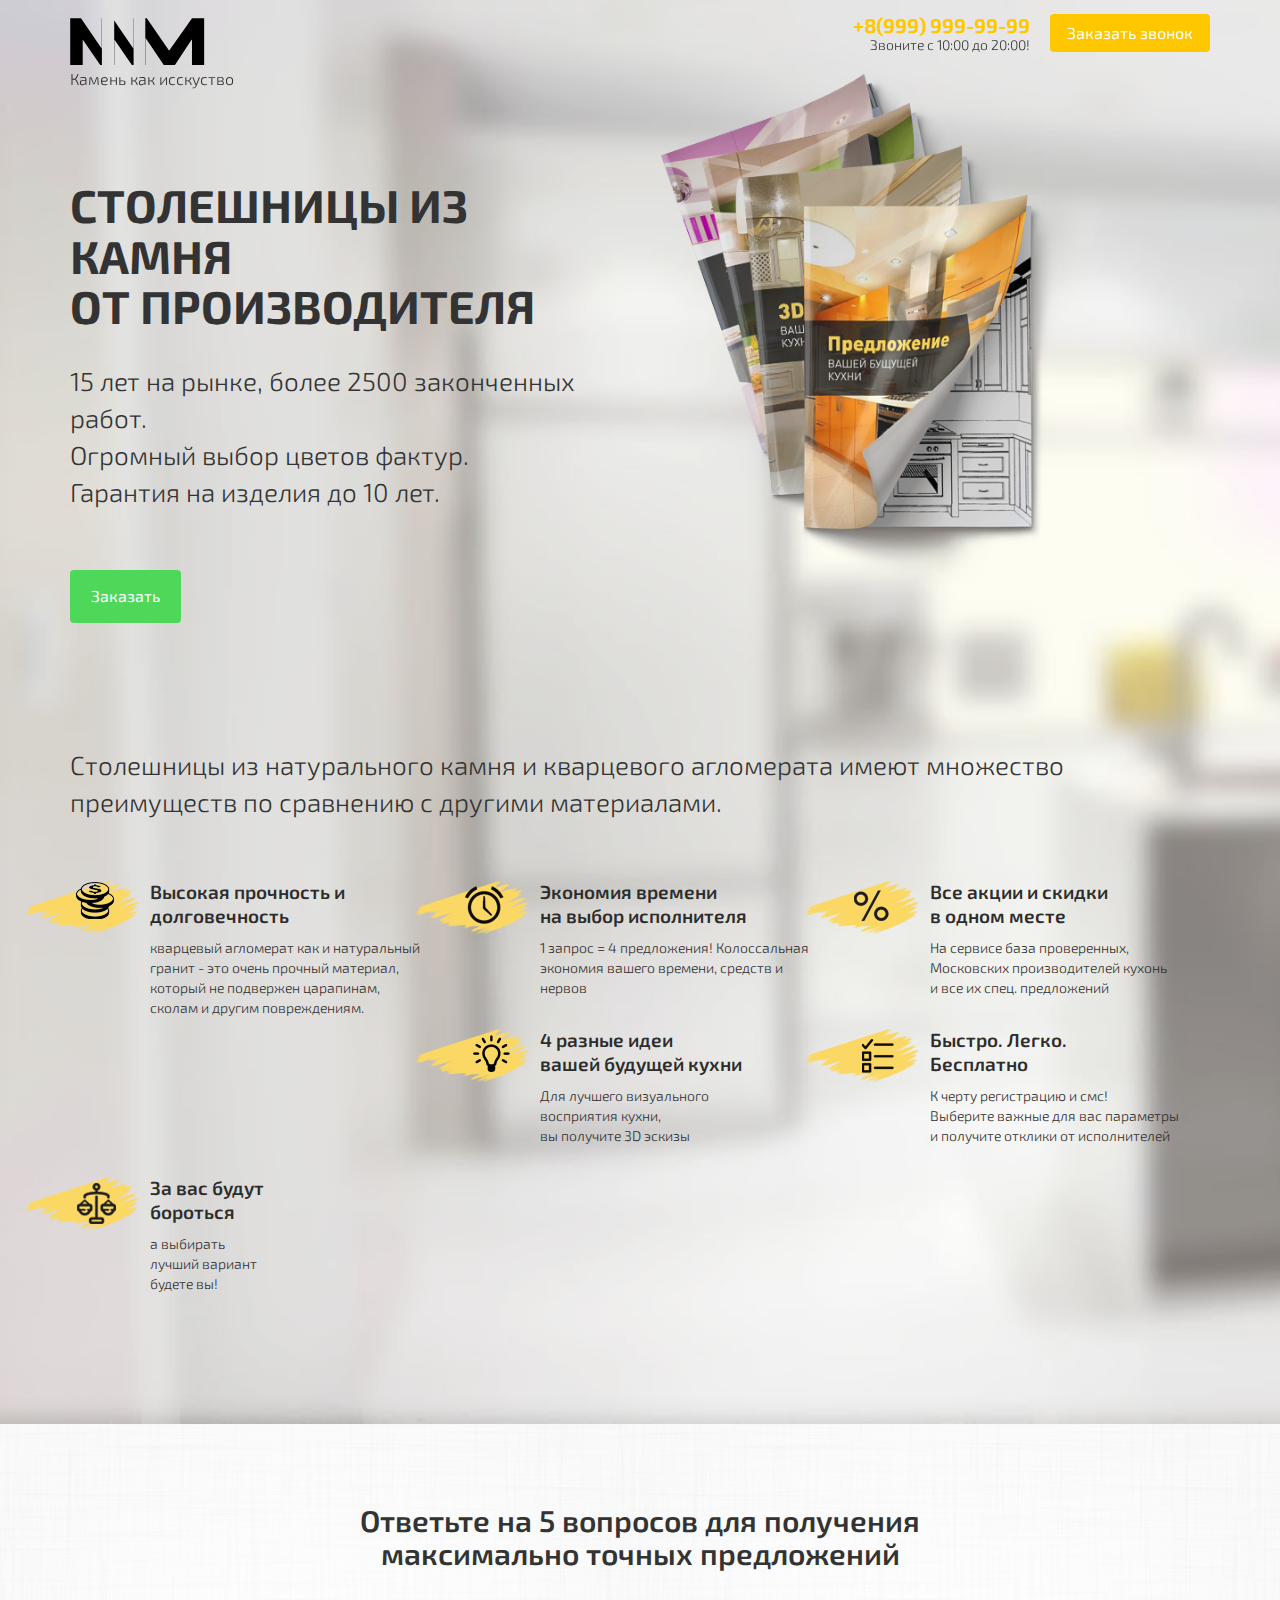
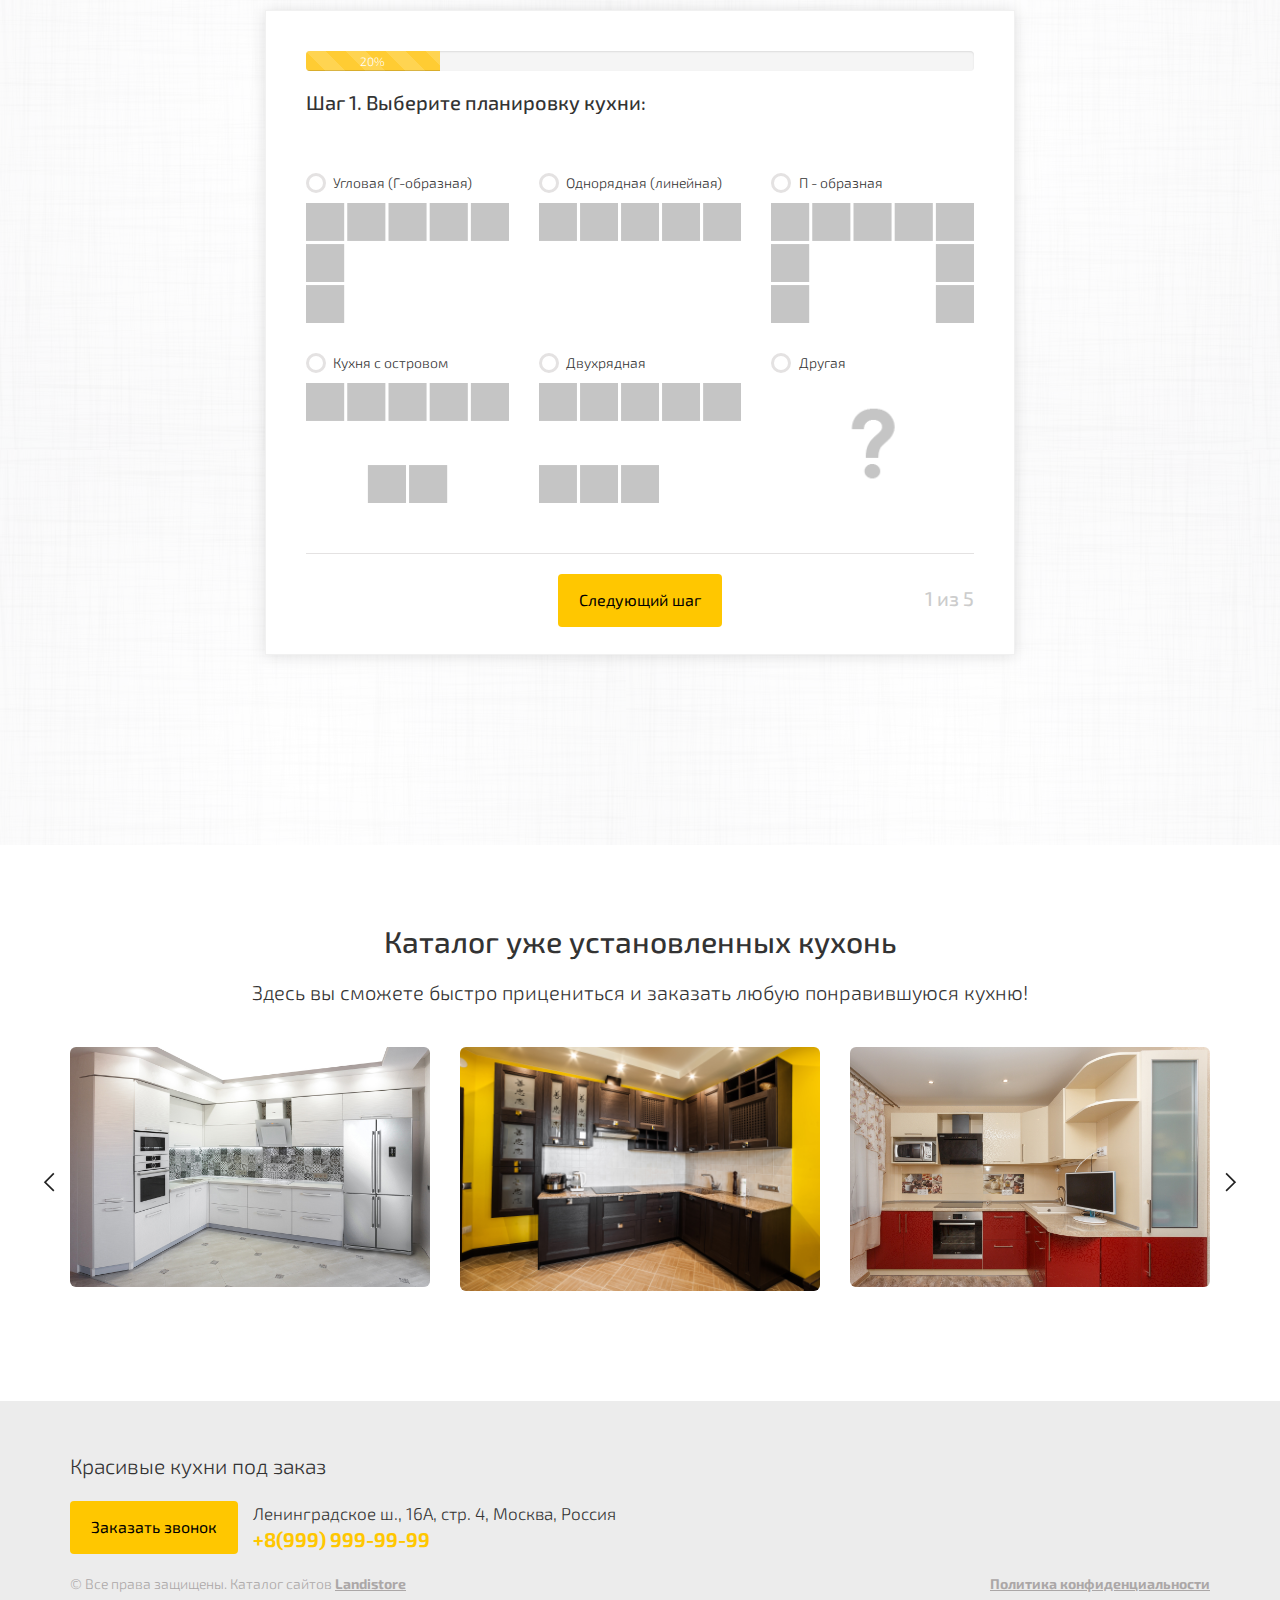
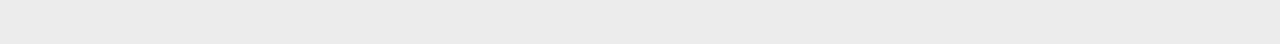
==== commit cb3770f9: "11" ====
--- a/index.html
+++ b/index.html
@@ -28,8 +28,16 @@
                 <span class="icon-bar"></span>
             </button>
             <a class="navbar-brand" href="/">
-                <span>Кухни на заказ</span>
-                Быстро. Дешево. Качественно
+                <svg width="140px" height="50px" viewBox="0 0 252 80" fill="none" xmlns="http://www.w3.org/2000/svg">
+                    <path fill-rule="evenodd" clip-rule="evenodd" d="M114.377 0.830814H114.15V55.5642L113.377 54.4672L79.6047 5.02324V93.9217H79.8774V39.3788L80.4684 40.1945L114.377 89.373V0.830814ZM135.605 0.830814V35.2747L135.287 36.4217V93.9217H135.605V35.2747L136.059 36.4217L174.423 93.3308H183.423L218.787 39.7399H219.559V93.9217H241.468V0.830814H219.605L178.968 58.4672H177.877L138.241 0.830814H135.605ZM57.3774 0.830814V89.373L23.4683 40.1945H22.8774V93.9217H0.377441V0.830814H19.7411L56.3774 54.4672L57.1502 55.6211V0.830814H57.3774Z" fill="black"/>
+                    
+                    <path d="M114.139 0.862064H114.394V89.405L114.233 89.1824L114.139 89.0261V0.862064Z" fill="black"/>
+                    <path d="M57.1365 0.830814H57.3912V89.3738L57.2305 89.1511L57.1365 88.9949V0.830814Z" fill="black"/>
+                    <path d="M79.8618 93.9119H79.6034V5.00977L79.7664 5.23333L79.8618 5.39021V93.9119Z" fill="black"/>
+                    <path d="M135.848 93.9119H135.594V0.830811H135.848V93.9119Z" fill="black"/>
+                    </svg>
+                </br>
+                Камень как исскуство
             </a>
         </div>
         <div class="collapse navbar-collapse" id="bs-example-navbar-collapse-1">
@@ -49,24 +57,31 @@
 <header>
     <div class="container">
         <div class="row">
-            <div class="col-sm-7">
+            <div class="col-sm-6">
                 <div class="header-box">
-                    <h1>Хотите красивую кухню <span>под заказ? ДААААААА</span></h1>
-                    <div class="after-h1">4 предложения напрямую от производителя кухонь в Москве</div>
-                    <a href="#wizzard" class="btn main-btn animate-scroll">Получить 4 предложения</a>
+                    <h1>Столешницы из камня </br>от производителя</h1>
+                    <div class="after-h1">15 лет на рынке, более 2500 законченных работ.</br>
+                        Огромный выбор цветов фактур.</br>
+                        Гарантия на изделия до 10 лет.
+                        </div>
+                    <a href="#wizzard" class="btn main-btn animate-scroll">Заказать</a>
                 </div>
             </div>
             <div class="col-sm-5">
                 <img src="img/header-item.png" alt="" class="header-item-img">
             </div>
         </div>
+        <div class="after-h1" style="padding-top: 23px;">Столешницы из натурального камня и кварцевого агломерата имеют множество преимуществ по сравнению с другими материалами.</div>
+            
+            
         <div class="row">
+            
             <div class="col-md-4 col-sm-6">
                 <div class="item-box">
                     <img src="img/icon1.png" alt="">
                     <div class="item-info">
-                        <span>Без переплат и <br>посредников</span>
-                        <p>Вы получите 4 варианта <br>стоимости кухни без <br>дилерских наценок</p>
+                        <span>Высокая прочность и долговечность</span>
+                        <p>кварцевый агломерат как и натуральный гранит - это очень прочный материал, который не подвержен царапинам, сколам и другим повреждениям.  </p>
                     </div>
                 </div>
             </div>
@@ -393,38 +408,7 @@
    </div>
 </section>
 
-<section id="how">
-    <div class="container">
-        <div class="how-card">
-            <h2>Как это работает?</h2>
-            <div class="after-h2">Замер необходим если у вас еще нет проекта кухни и нет возможности самостоятельно снять замеры.
-                Мы берем небольшую оплату - <span>300 руб.</span> за выезд специалиста на дом и создание профессионального проекта.</div>
-            <div class="row">
-                <div class="col-sm-4">
-                    <div class="how-box">
-                        <img src="img/header-icon1.png" alt="">
-                        <h4>Мы снимаем замеры вашей кухни</h4>
-                        <p>«Если у вас нет замеров и проекта - наш специалист может выехать на дом»</p>
-                    </div>
-                </div>
-                <div class="col-sm-4">
-                    <div class="how-box">
-                        <img src="img/header-icon2.png" alt="">
-                        <h4>Мы вместе утверждаем проект кухни</h4>
-                        <p>«Мы быстро делаем новые 3D-эскизы кухни и помогаем с выбором материалов»</p>
-                    </div>
-                </div>
-                <div class="col-sm-4">
-                    <div class="how-box">
-                        <img src="img/header-icon3.png" alt="">
-                        <h4>Вы получаете кухню на лучших условиях</h4>
-                        <p>Вам останется выбрать самое лучшее предложение и заказать кухню</p>
-                    </div>
-                </div>
-            </div>
-        </div>
-    </div>
-</section>
+
 
 
 
--- a/css/main.css
+++ b/css/main.css
@@ -115,7 +115,7 @@
 .navbar-brand {
     height: auto;
     padding: 10px 15px;
-    font-size: 14px;
+    font-size: 16px;
 }
 
 .navbar-default .navbar-brand {
@@ -240,7 +240,7 @@
 
 header .after-h1 {
     margin-bottom: 60px;
-    font-size: 30px;
+    font-size: 26px;
 }
 
 header .header-box {
